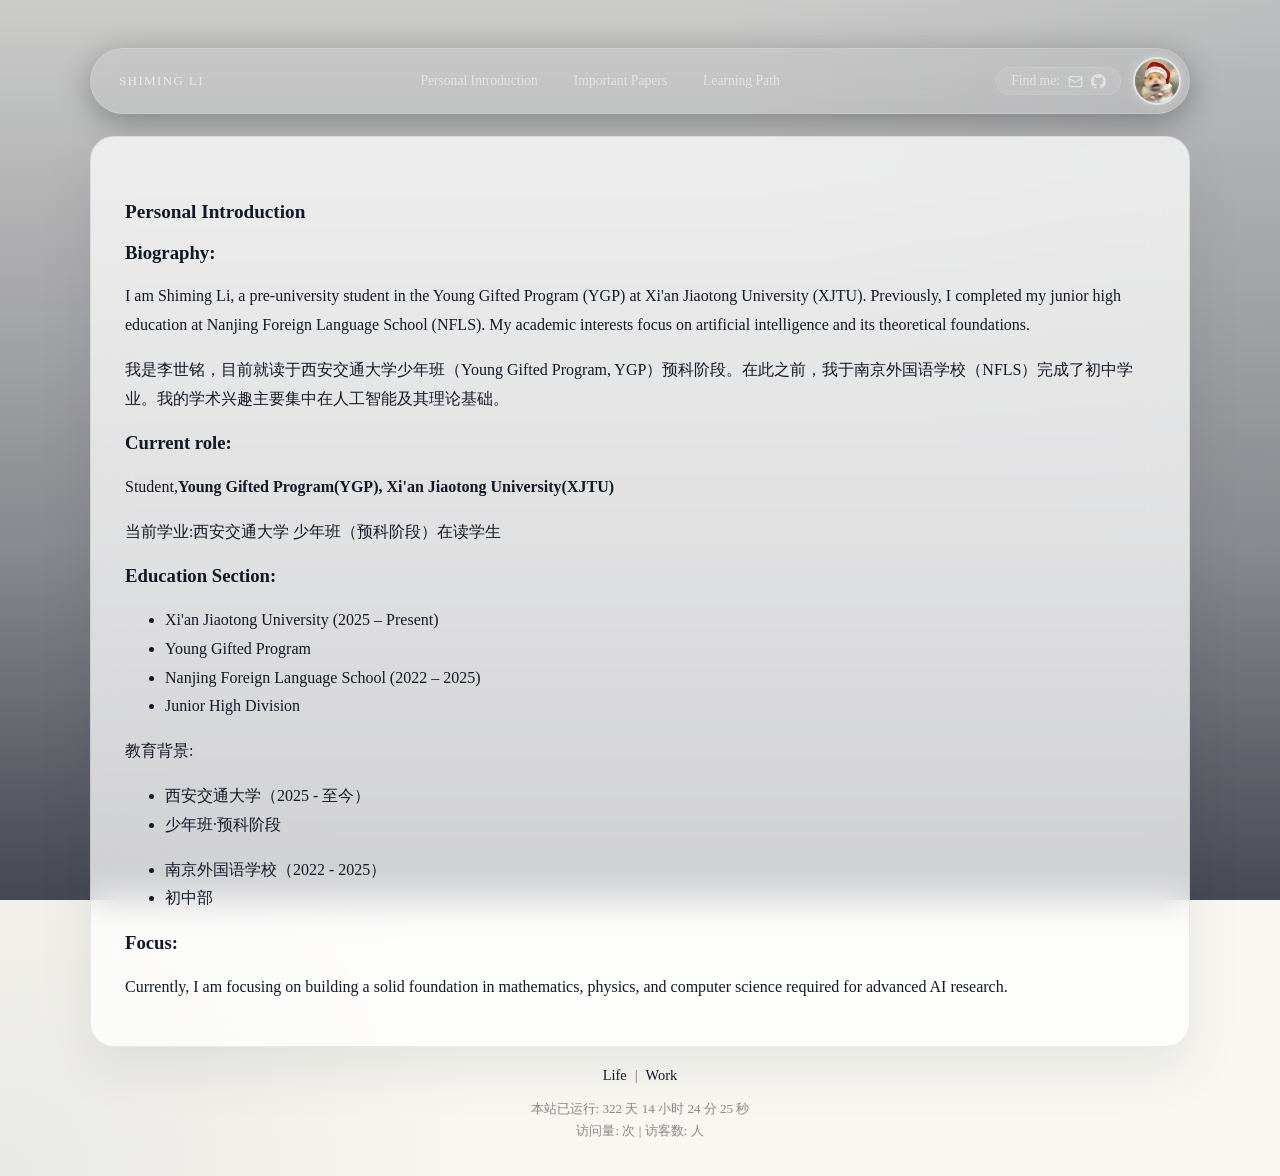
==== index.html @ a81a60ba "personal-page: 学术主页静态站" ====
<!doctype html>
<html lang="zh-CN">
<head>
  <meta charset="utf-8" />
  <meta name="viewport" content="width=device-width, initial-scale=1" />
  <title>Shiming Li's Website</title>
  <link rel="icon" href="favicon.ico" sizes="any" />
  <link rel="stylesheet" href="css/work.css" />
  
    
    
    <style>:root { --work-bg-image: url('img/XJTU.jpg'); }</style>
    
  
  
    
    
      <link rel="preload" as="image" href="img/mouse.jpg" />
    
  
</head>
<body class="work-page">
  <main id="main-content">
    
      <section class="work-shell">

  <header class="work-header">
    <span class="work-header__title">SHIMING LI</span>

    <nav class="work-header__nav" aria-label="Work sections">
      <a href="intro.html">Personal Introduction</a>
      <a href="paper.html">Important Papers</a>
      <a href="path.html">Learning Path</a>
    </nav>

    <div class="work-header__right">
      <div class="work-header__social">
        <span>Find me:</span>
        <a href="mailto:shiming_li@stu.xjtu.edu.cn" title="Email" aria-label="Email">
          <svg width="15" height="15" viewBox="0 0 24 24" fill="none" stroke="currentColor" stroke-width="2" stroke-linecap="round" stroke-linejoin="round"><rect width="20" height="16" x="2" y="4" rx="2"/><path d="m22 7-8.97 5.7a1.94 1.94 0 0 1-2.06 0L2 7"/></svg>
        </a>
        <a href="https://github.com/exusiai0asdfg" target="_blank" rel="noopener noreferrer" title="GitHub" aria-label="GitHub">
          <svg width="15" height="15" viewBox="0 0 24 24" fill="currentColor"><path d="M12 0C5.37 0 0 5.37 0 12c0 5.3 3.438 9.8 8.205 11.385.6.113.82-.258.82-.577 0-.285-.01-1.04-.015-2.04-3.338.724-4.042-1.61-4.042-1.61-.546-1.385-1.335-1.755-1.335-1.755-1.087-.744.084-.729.084-.729 1.205.084 1.838 1.236 1.838 1.236 1.07 1.835 2.809 1.305 3.495.998.108-.776.417-1.305.76-1.605-2.665-.3-5.466-1.332-5.466-5.93 0-1.31.465-2.38 1.235-3.22-.135-.303-.54-1.523.105-3.176 0 0 1.005-.322 3.3 1.23.96-.267 1.98-.399 3-.405 1.02.006 2.04.138 3 .405 2.28-1.552 3.285-1.23 3.285-1.23.645 1.653.24 2.873.12 3.176.765.84 1.23 1.91 1.23 3.22 0 4.61-2.805 5.625-5.475 5.92.42.36.81 1.096.81 2.22 0 1.605-.015 2.896-.015 3.286 0 .315.21.69.825.57C20.565 21.795 24 17.295 24 12 24 5.37 18.63 0 12 0z"/></svg>
        </a>
      </div>

      <div class="work-header__avatar">
        
          
          
            <img src="img/mouse.jpg" alt="avatar" />
          
        
      </div>
    </div>
  </header>

  <div class="work-shell__content">
    
<h2>Personal Introduction</h2>
<h3>Biography:</h3>
<p>I am Shiming Li, a pre-university student in the Young Gifted Program (YGP) at Xi'an Jiaotong University (XJTU). Previously, I completed my junior high education at Nanjing Foreign Language School (NFLS). My academic interests focus on artificial intelligence and its theoretical foundations.</p>
<p>我是李世铭，目前就读于西安交通大学少年班（Young Gifted Program, YGP）预科阶段。在此之前，我于南京外国语学校（NFLS）完成了初中学业。我的学术兴趣主要集中在人工智能及其理论基础。</p>
<h3>Current role:</h3>
<p>Student,<strong>Young Gifted Program(YGP), Xi'an Jiaotong University(XJTU)</strong></p>
<p>当前学业:西安交通大学 少年班（预科阶段）在读学生</p>
<h3>Education Section:</h3>
<ul>
<li>Xi'an Jiaotong University (2025 – Present)</li>
<li>Young Gifted Program</li>
<li>Nanjing Foreign Language School (2022 – 2025)</li>
<li>Junior High Division</li>
</ul>
<p>教育背景:</p>
<ul>
<li>西安交通大学（2025 - 至今）</li>
<li>少年班·预科阶段</li>
</ul>
<ul>
<li>南京外国语学校（2022 - 2025）</li>
<li>初中部</li>
</ul>
<h3>Focus:</h3>
<p>Currently, I am focusing on building a solid foundation in mathematics, physics, and computer science required for advanced AI research.</p>

  </div>

  <div class="work-shell__switcher">
    <a href="https://exusiaiblog.vercel.app/">Life</a>
    <span> | </span>
    <a href="index.html">Work</a>
  </div>

  

<div class="site-meta-panel" style="text-align:center;margin-top:16px;font-size:0.82rem;color:var(--muted, #888);">
  <div id="runtime" class="site-runtime" data-site-start="2026-01-18T00:00:00&#43;08:00"></div>

  <div id="site-stat-online" class="site-stat" style="display:none;margin-top:4px;">
    <span id="busuanzi_container_site_pv">
      访问量: <span id="busuanzi_value_site_pv" class="site-stat-value"></span> 次
    </span>
    <span class="site-stat-sep">|</span>
    <span id="busuanzi_container_site_uv">
      访客数: <span id="busuanzi_value_site_uv" class="site-stat-value"></span> 人
    </span>
  </div>

  <div id="site-stat-local" class="site-stat" style="display:none;margin-top:4px;">
    本地预览模式不统计访问量
  </div>
</div>

<script>
  (function () {
     
    function updateRuntime() {
      var runtimeEl = document.getElementById("runtime");
      if (!runtimeEl) return;
      var startRaw = runtimeEl.getAttribute("data-site-start");
      var start = new Date(startRaw);
      if (Number.isNaN(start.getTime())) return;
      var now = new Date();
      var diff = now.getTime() - start.getTime();
      if (diff < 0) diff = 0;
      var dayMs = 24 * 60 * 60 * 1000;
      var days = Math.floor(diff / dayMs);
      var hours = Math.floor((diff % dayMs) / (60 * 60 * 1000));
      var mins = Math.floor((diff % (60 * 60 * 1000)) / (60 * 1000));
      var secs = Math.floor((diff % (60 * 1000)) / 1000);
      runtimeEl.innerHTML = "本站已运行: <span class='site-stat-value'>" + days + "</span> 天 <span class='site-stat-value'>" + hours + "</span> 小时 <span class='site-stat-value'>" + mins + "</span> 分 <span class='site-stat-value'>" + secs + "</span> 秒";
    }
    updateRuntime();
    window.setInterval(updateRuntime, 1000);

     
    var isLocal = ["localhost", "127.0.0.1", "::1"].indexOf(window.location.hostname) !== -1;
    if (isLocal) {
      document.getElementById("site-stat-local").style.display = "block";
      return;
    }

    var isInternalNav = false;
    try {
      var ref = document.referrer;
      if (ref) {
        var refHost = new URL(ref).hostname;
        isInternalNav = refHost === window.location.hostname;
      }
    } catch(e) {}

    var onlineEl = document.getElementById("site-stat-online");

    if (isInternalNav) {
       
      var pv = sessionStorage.getItem("busuanzi-pv");
      var uv = sessionStorage.getItem("busuanzi-uv");
      if (pv && uv) {
        document.getElementById("busuanzi_value_site_pv").textContent = pv;
        document.getElementById("busuanzi_value_site_uv").textContent = uv;
        onlineEl.style.display = "block";
      }
      return;
    }

     
    var script = document.createElement("script");
    script.async = true;
    script.src = "https://busuanzi.ibruce.info/busuanzi/2.3/busuanzi.pure.mini.js";
    script.onload = function () {
      setTimeout(function () {
        var pvEl = document.getElementById("busuanzi_value_site_pv");
        var uvEl = document.getElementById("busuanzi_value_site_uv");
        if (pvEl && pvEl.textContent) sessionStorage.setItem("busuanzi-pv", pvEl.textContent);
        if (uvEl && uvEl.textContent) sessionStorage.setItem("busuanzi-uv", uvEl.textContent);
      }, 1200);
    };
    document.head.appendChild(script);
    onlineEl.style.display = "block";
  })();
</script>

</section>

    
  </main>
</body>
</html>
---- css/work.css ----
/* Academic / Work homepage styles */
.work-page {
  min-height: 100vh;
  background:
    radial-gradient(circle at top right, rgba(107, 114, 128, 0.12), transparent 32%),
    radial-gradient(circle at bottom left, rgba(31, 41, 55, 0.07), transparent 28%),
    var(--page-bg, #f8f7f2);
  color: var(--page-fg, #111827);
  position: relative;
}

/* 全屏固定背景图层（带模糊蒙版） */
.work-page::before {
  content: "";
  position: fixed;
  inset: -4%;               /* 放大以消除模糊边缘白边 */
  z-index: -2;
  background-image: var(--work-bg-image, none);
  background-size: cover;
  background-position: center;
  background-repeat: no-repeat;
  filter: blur(4px) brightness(0.55);
}

/* 背景上的暗色遮罩 */
.work-page::after {
  content: "";
  position: fixed;
  inset: 0;
  z-index: -1;
  background: linear-gradient(180deg, rgba(2, 6, 23, 0.18), rgba(2, 6, 23, 0.45) 60%, rgba(2, 6, 23, 0.72));
}

.work-shell {
  max-width: 1100px;
  margin: 0 auto;
  padding: 40px 24px 28px;
  position: relative;
  z-index: 0;
}

/* ── 太空舱式玻璃拟态导航栏 ── */
.work-header {
  display: flex;
  align-items: center;
  justify-content: space-between;
  gap: 20px;
  padding: 8px 8px 8px 28px;
  margin-bottom: 22px;
  border-radius: 9999px;
  background: rgba(255, 255, 255, 0.05);
  backdrop-filter: blur(12px);
  -webkit-backdrop-filter: blur(12px);
  border: 1px solid rgba(255, 255, 255, 0.15);
  box-shadow: 0 8px 32px 0 rgba(0, 0, 0, 0.3);
}

.work-header__title {
  font-weight: 300;
  font-size: 0.82rem;
  letter-spacing: 0.1em;
  color: rgba(255, 255, 255, 0.65);
  white-space: nowrap;
  user-select: none;
  flex-shrink: 0;
}

.work-header__nav {
  display: flex;
  gap: 4px;
  align-items: center;
  flex-wrap: wrap;
  justify-content: center;
}

.work-header__nav a {
  text-decoration: none;
  color: rgba(255, 255, 255, 0.55);
  font-size: 0.85rem;
  padding: 8px 16px;
  border-radius: 9999px;
  transition: all 0.2s ease;
  white-space: nowrap;
}

.work-header__nav a:hover {
  color: #fff;
  background: rgba(255, 255, 255, 0.1);
}

.work-header__right {
  display: flex;
  align-items: center;
  gap: 12px;
  flex-shrink: 0;
}

.work-header__social {
  display: inline-flex;
  align-items: center;
  gap: 8px;
  padding: 5px 14px;
  border-radius: 9999px;
  background: rgba(255, 255, 255, 0.08);
  border: 1px solid rgba(255, 255, 255, 0.1);
}

.work-header__social > span {
  font-size: 0.85rem;
  color: rgba(255, 255, 255, 0.55);
  white-space: nowrap;
  user-select: none;
}

.work-header__social a {
  display: flex;
  align-items: center;
  color: rgba(255, 255, 255, 0.5);
  transition: color 0.2s, opacity 0.2s;
}

.work-header__social a:hover {
  color: #fff;
}

.work-header__avatar {
  flex: 0 0 auto;
  width: 44px;
  height: 44px;
  border-radius: 50%;
  overflow: hidden;
  border: 2px solid rgba(255, 255, 255, 0.6);
  box-shadow: 0 0 10px rgba(255, 255, 255, 0.3);
}

.work-header__avatar img {
  width: 100%;
  height: 100%;
  object-fit: cover;
  display: block;
}

/* ── 正文卡片 ── */
.work-shell__content {
  background: rgba(255, 255, 255, 0.74);
  backdrop-filter: blur(18px);
  border: 1px solid rgba(15, 23, 42, 0.08);
  border-radius: 24px;
  padding: 32px 34px 28px;
  box-shadow: 0 22px 55px rgba(15, 23, 42, 0.08);
}

.work-shell__content h2 {
  margin-top: 2rem;
  margin-bottom: 0.6rem;
  font-size: 1.2rem;
}

.work-grid {
  display: grid;
  grid-template-columns: repeat(3, minmax(0, 1fr));
  gap: 16px;
  margin-top: 20px;
}

.work-card {
  display: block;
  padding: 18px 18px 16px;
  border-radius: 20px;
  text-decoration: none;
  color: inherit;
  background: rgba(255, 255, 255, 0.64);
  border: 1px solid rgba(15, 23, 42, 0.08);
  box-shadow: 0 14px 30px rgba(15, 23, 42, 0.08);
  transition: transform 160ms ease, box-shadow 160ms ease, border-color 160ms ease;
}

.work-card:hover {
  transform: translateY(-2px);
  border-color: rgba(37, 99, 235, 0.28);
  box-shadow: 0 18px 36px rgba(15, 23, 42, 0.12);
}

.work-card h2 {
  margin: 0 0 8px;
  font-size: 1.08rem;
}

.work-card p {
  margin: 0;
  line-height: 1.7;
  opacity: 0.82;
}

.work-block + .work-block {
  margin-top: 28px;
}

.work-block h2 {
  margin: 0 0 10px;
  font-size: 1.35rem;
  letter-spacing: 0.01em;
}

.work-block p {
  margin: 0.25rem 0;
}

.work-shell__content p,
.work-shell__content li {
  line-height: 1.8;
}

/* 正文内链接样式（适配深色背景） */
.work-shell__content a {
  color: #3b82f6;
  text-decoration: underline;
  text-underline-offset: 2px;
  text-decoration-color: rgba(59, 130, 246, 0.4);
  transition: color 0.15s, text-decoration-color 0.15s;
}
.work-shell__content a:hover {
  color: #60a5fa;
  text-decoration-color: rgba(96, 165, 250, 0.7);
}
.work-shell__content a:visited {
  color: #7c3aed;
}

.work-shell__switcher {
  display: flex;
  justify-content: center;
  gap: 8px;
  margin-top: 20px;
  font-size: 0.9rem;
}

.work-shell__switcher a {
  text-decoration: none;
  color: inherit;
}

.work-shell__switcher a:hover {
  text-decoration: underline;
}

.work-shell__switcher span {
  opacity: 0.6;
}

@media (max-width: 760px) {
  .work-shell {
    padding: 16px 12px 24px;
  }

  .work-header {
    flex-wrap: wrap;
    justify-content: center;
    gap: 10px;
    padding: 10px 16px;
    border-radius: 28px;
  }

  .work-header__title {
    font-size: 0.72rem;
    letter-spacing: 0.06em;
  }

  .work-header__right {
    width: 100%;
    justify-content: center;
  }

  .work-shell__content {
    padding: 22px 20px 20px;
    border-radius: 18px;
  }

  .work-grid {
    grid-template-columns: 1fr;
  }
}

@media (prefers-color-scheme: dark) {
  .work-page {
    background:
      radial-gradient(circle at top right, rgba(148, 163, 184, 0.08), transparent 32%),
      radial-gradient(circle at bottom left, rgba(15, 23, 42, 0.26), transparent 28%),
      #0b1220;
    color: #e5e7eb;
  }

  .work-shell__content {
    background: rgba(15, 23, 42, 0.78);
    border-color: rgba(148, 163, 184, 0.16);
    box-shadow: 0 22px 55px rgba(0, 0, 0, 0.28);
  }
}

/* ---- Hugo Goldmark 标题锚点 # 样式 ---- */
/* 补齐 Blowfish / Tailwind 工具类，让 # 默认隐藏、hover 标题时显示 */

.work-shell__content h1,
.work-shell__content h2,
.work-shell__content h3,
.work-shell__content h4,
.work-shell__content h5,
.work-shell__content h6 {
  position: relative;
}

/* 锚点 div（隐藏的跳转目标） */
.work-shell__content .anchor {
  position: absolute;
  top: 0;
  visibility: hidden;
}

/* 锚点 # 链接 — 默认透明，hover 时出现 */
.work-shell__content h1 > span,
.work-shell__content h2 > span,
.work-shell__content h3 > span,
.work-shell__content h4 > span,
.work-shell__content h5 > span,
.work-shell__content h6 > span {
  position: absolute;
  top: 0;
  inset-inline-start: -1.5rem;
  width: 1.5rem;
  opacity: 0;
  transition: opacity 0.2s ease;
  user-select: none;
  font-size: 0.9em;
  font-weight: 400;
}

.work-shell__content h1:hover > span,
.work-shell__content h2:hover > span,
.work-shell__content h3:hover > span,
.work-shell__content h4:hover > span,
.work-shell__content h5:hover > span,
.work-shell__content h6:hover > span {
  opacity: 1;
}

/* 锚点链接文字样式 */
.work-shell__content h1 > span a,
.work-shell__content h2 > span a,
.work-shell__content h3 > span a,
.work-shell__content h4 > span a,
.work-shell__content h5 > span a,
.work-shell__content h6 > span a {
  text-decoration: none !important;
  color: inherit;
  opacity: 0.5;
}

.work-shell__content h1:hover > span a,
.work-shell__content h2:hover > span a,
.work-shell__content h3:hover > span a,
.work-shell__content h4:hover > span a,
.work-shell__content h5:hover > span a,
.work-shell__content h6:hover > span a {
  opacity: 0.85;
}
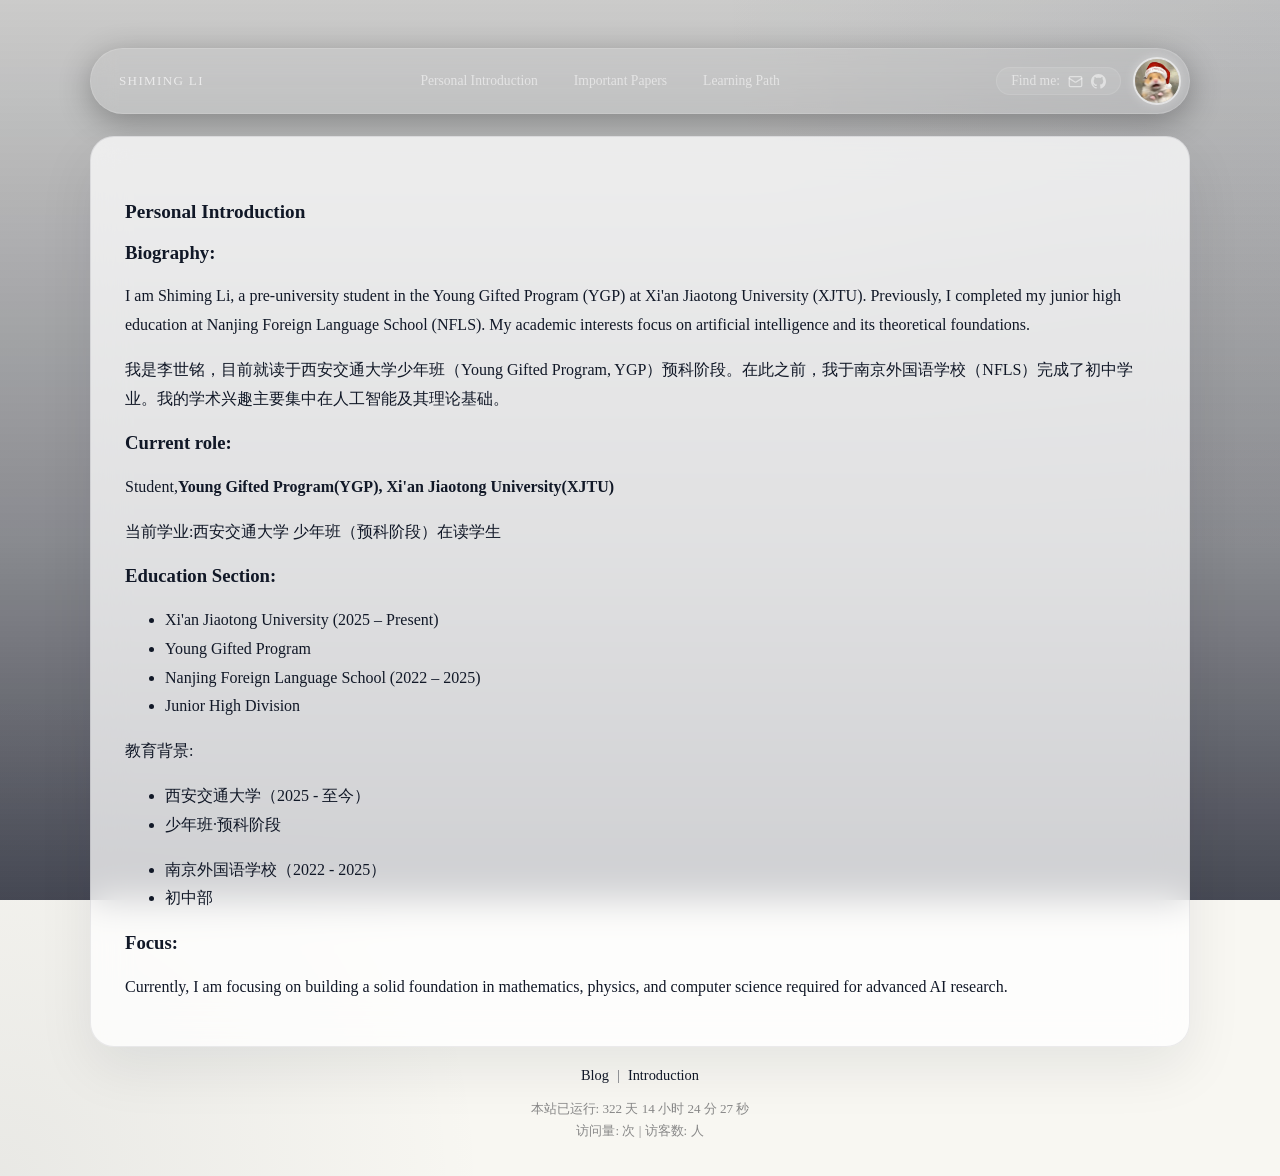
==== commit 621a0150: "修复背景stacking context, 模糊恢复8px, 术语改为Blog/Introduction, 简化README" ====
--- a/index.html
+++ b/index.html
@@ -87,9 +87,9 @@
   </div>
 
   <div class="work-shell__switcher">
-    <a href="https://exusiaiblog.vercel.app/">Life</a>
+    <a href="https://exusiaiblog.vercel.app/">Blog</a>
     <span> | </span>
-    <a href="index.html">Work</a>
+    <a href="index.html">Introduction</a>
   </div>
 
   
--- a/css/work.css
+++ b/css/work.css
@@ -7,6 +7,7 @@
     var(--page-bg, #f8f7f2);
   color: var(--page-fg, #111827);
   position: relative;
+  isolation: isolate;      /* 建立 stacking context，让负 z-index 的伪元素留在本层内 */
 }
 
 /* 全屏固定背景图层（带模糊蒙版） */
@@ -19,7 +20,7 @@
   background-size: cover;
   background-position: center;
   background-repeat: no-repeat;
-  filter: blur(4px) brightness(0.55);
+  filter: blur(8px) brightness(0.55);
 }
 
 /* 背景上的暗色遮罩 */
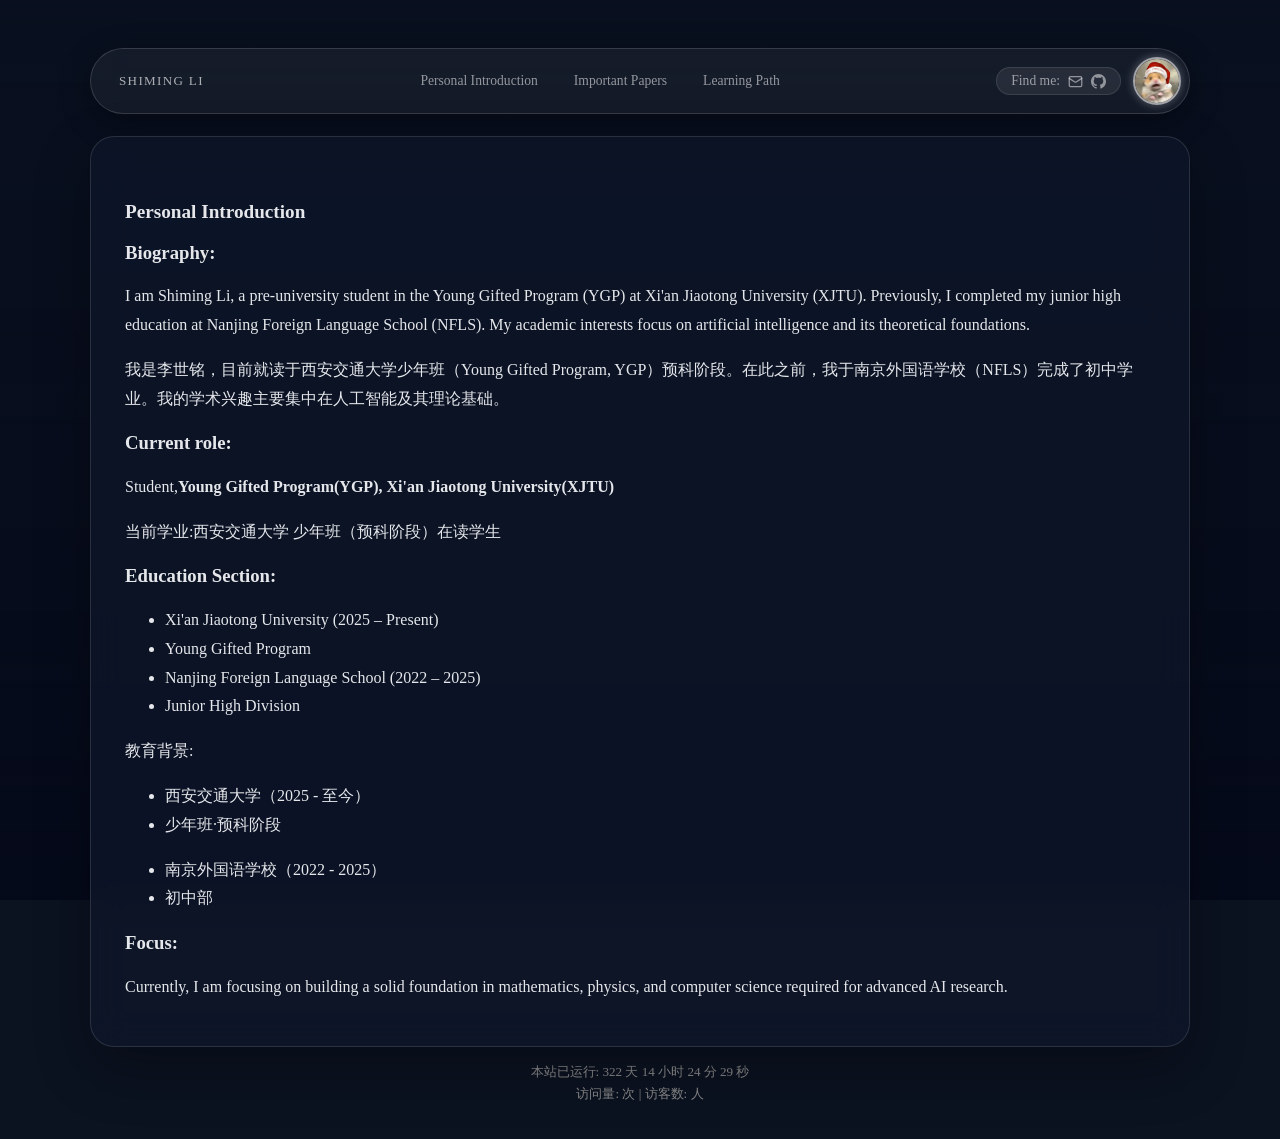
==== commit a4dcf5fc: "删除底部switcher; 背景改用真实元素层(修复背景不显示); 统一深色主题" ====
--- a/index.html
+++ b/index.html
@@ -21,6 +21,8 @@
   
 </head>
 <body class="work-page">
+  <div class="work-bg" aria-hidden="true"></div>
+  <div class="work-bg-overlay" aria-hidden="true"></div>
   <main id="main-content">
     
       <section class="work-shell">
@@ -84,12 +86,6 @@
 <h3>Focus:</h3>
 <p>Currently, I am focusing on building a solid foundation in mathematics, physics, and computer science required for advanced AI research.</p>
 
-  </div>
-
-  <div class="work-shell__switcher">
-    <a href="https://exusiaiblog.vercel.app/">Blog</a>
-    <span> | </span>
-    <a href="index.html">Introduction</a>
   </div>
 
   
--- a/css/work.css
+++ b/css/work.css
@@ -1,35 +1,31 @@
-/* Academic / Work homepage styles */
+/* Academic / Introduction homepage styles */
 .work-page {
   min-height: 100vh;
-  background:
-    radial-gradient(circle at top right, rgba(107, 114, 128, 0.12), transparent 32%),
-    radial-gradient(circle at bottom left, rgba(31, 41, 55, 0.07), transparent 28%),
-    var(--page-bg, #f8f7f2);
-  color: var(--page-fg, #111827);
+  background: #0b1220;
+  color: #e5e7eb;
   position: relative;
-  isolation: isolate;      /* 建立 stacking context，让负 z-index 的伪元素留在本层内 */
-}
-
-/* 全屏固定背景图层（带模糊蒙版） */
-.work-page::before {
-  content: "";
+}
+
+/* 全屏固定背景图层（真实元素，带模糊蒙版） */
+.work-bg {
   position: fixed;
-  inset: -4%;               /* 放大以消除模糊边缘白边 */
-  z-index: -2;
+  inset: -4%;
+  z-index: 0;
   background-image: var(--work-bg-image, none);
   background-size: cover;
   background-position: center;
   background-repeat: no-repeat;
   filter: blur(8px) brightness(0.55);
+  pointer-events: none;
 }
 
 /* 背景上的暗色遮罩 */
-.work-page::after {
-  content: "";
+.work-bg-overlay {
   position: fixed;
   inset: 0;
-  z-index: -1;
+  z-index: 1;
   background: linear-gradient(180deg, rgba(2, 6, 23, 0.18), rgba(2, 6, 23, 0.45) 60%, rgba(2, 6, 23, 0.72));
+  pointer-events: none;
 }
 
 .work-shell {
@@ -37,7 +33,7 @@
   margin: 0 auto;
   padding: 40px 24px 28px;
   position: relative;
-  z-index: 0;
+  z-index: 2;
 }
 
 /* ── 太空舱式玻璃拟态导航栏 ── */
@@ -141,14 +137,16 @@
   display: block;
 }
 
-/* ── 正文卡片 ── */
+/* ── 正文卡片（深色玻璃拟态） ── */
 .work-shell__content {
-  background: rgba(255, 255, 255, 0.74);
+  background: rgba(15, 23, 42, 0.72);
   backdrop-filter: blur(18px);
-  border: 1px solid rgba(15, 23, 42, 0.08);
+  -webkit-backdrop-filter: blur(18px);
+  border: 1px solid rgba(255, 255, 255, 0.12);
   border-radius: 24px;
   padding: 32px 34px 28px;
-  box-shadow: 0 22px 55px rgba(15, 23, 42, 0.08);
+  box-shadow: 0 22px 55px rgba(0, 0, 0, 0.28);
+  color: #e5e7eb;
 }
 
 .work-shell__content h2 {
@@ -170,16 +168,16 @@
   border-radius: 20px;
   text-decoration: none;
   color: inherit;
-  background: rgba(255, 255, 255, 0.64);
-  border: 1px solid rgba(15, 23, 42, 0.08);
-  box-shadow: 0 14px 30px rgba(15, 23, 42, 0.08);
+  background: rgba(255, 255, 255, 0.06);
+  border: 1px solid rgba(255, 255, 255, 0.1);
+  box-shadow: 0 14px 30px rgba(0, 0, 0, 0.2);
   transition: transform 160ms ease, box-shadow 160ms ease, border-color 160ms ease;
 }
 
 .work-card:hover {
   transform: translateY(-2px);
-  border-color: rgba(37, 99, 235, 0.28);
-  box-shadow: 0 18px 36px rgba(15, 23, 42, 0.12);
+  border-color: rgba(96, 165, 250, 0.4);
+  box-shadow: 0 18px 36px rgba(0, 0, 0, 0.3);
 }
 
 .work-card h2 {
@@ -214,18 +212,18 @@
 
 /* 正文内链接样式（适配深色背景） */
 .work-shell__content a {
-  color: #3b82f6;
+  color: #7cb3f7;
   text-decoration: underline;
   text-underline-offset: 2px;
-  text-decoration-color: rgba(59, 130, 246, 0.4);
+  text-decoration-color: rgba(124, 179, 247, 0.35);
   transition: color 0.15s, text-decoration-color 0.15s;
 }
 .work-shell__content a:hover {
-  color: #60a5fa;
-  text-decoration-color: rgba(96, 165, 250, 0.7);
+  color: #a5cdfa;
+  text-decoration-color: rgba(165, 205, 250, 0.65);
 }
 .work-shell__content a:visited {
-  color: #7c3aed;
+  color: #a78bfa;
 }
 
 .work-shell__switcher {
@@ -279,22 +277,6 @@
 
   .work-grid {
     grid-template-columns: 1fr;
-  }
-}
-
-@media (prefers-color-scheme: dark) {
-  .work-page {
-    background:
-      radial-gradient(circle at top right, rgba(148, 163, 184, 0.08), transparent 32%),
-      radial-gradient(circle at bottom left, rgba(15, 23, 42, 0.26), transparent 28%),
-      #0b1220;
-    color: #e5e7eb;
-  }
-
-  .work-shell__content {
-    background: rgba(15, 23, 42, 0.78);
-    border-color: rgba(148, 163, 184, 0.16);
-    box-shadow: 0 22px 55px rgba(0, 0, 0, 0.28);
   }
 }
 
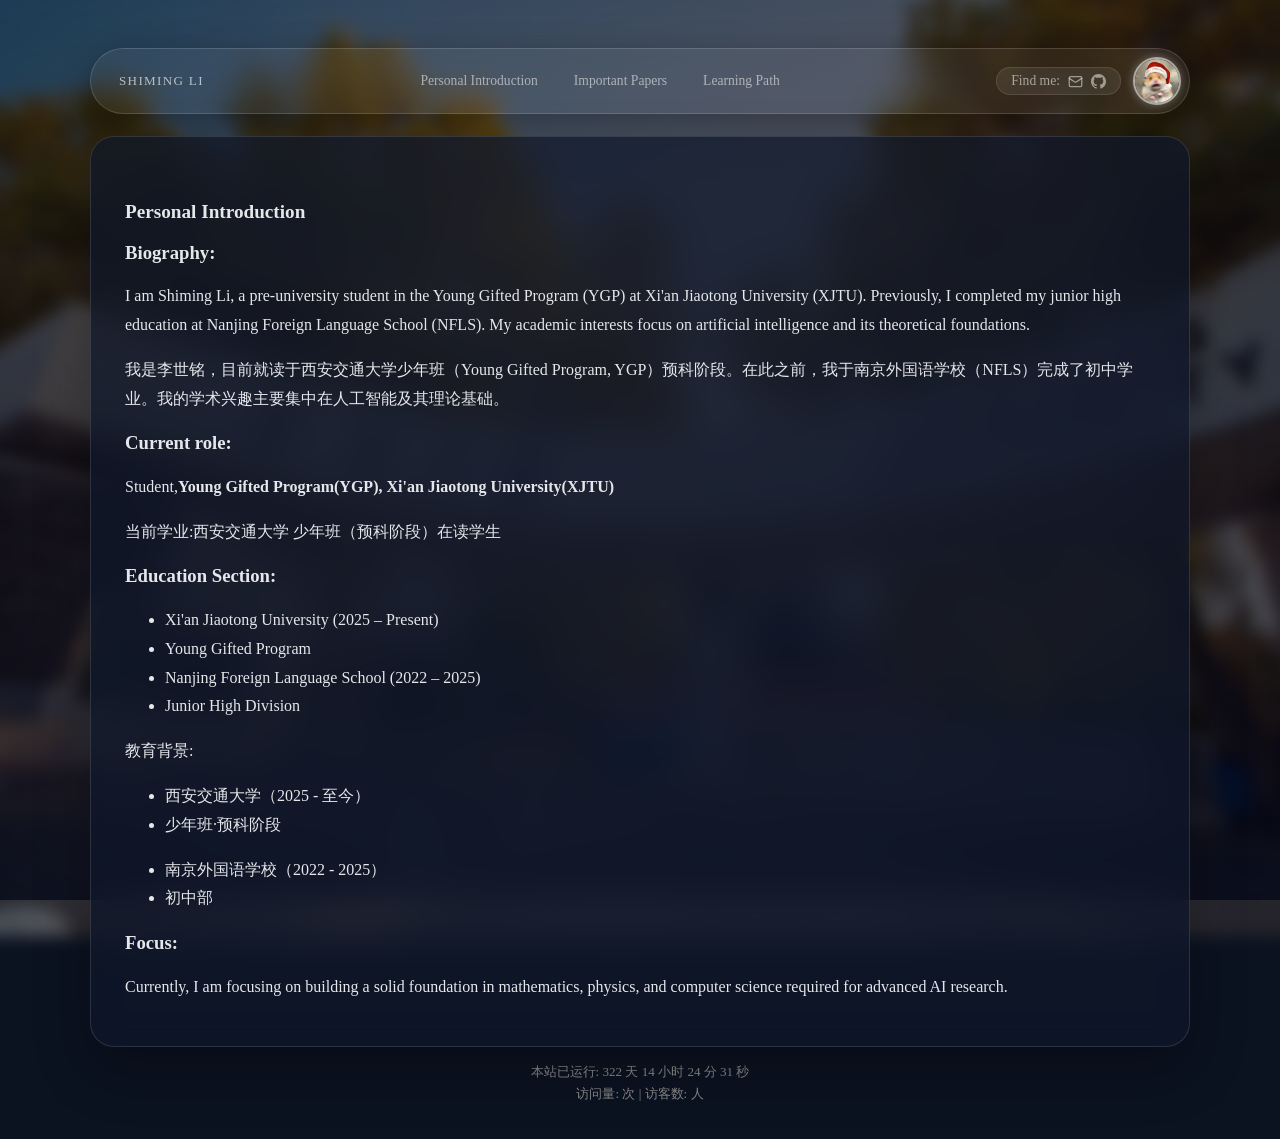
==== commit c9f55eba: "修复背景404: 背景变量移入work.css, 相对路径基于CSS文件解析" ====
--- a/index.html
+++ b/index.html
@@ -10,7 +10,7 @@
   
     
     
-    <style>:root { --work-bg-image: url('img/XJTU.jpg'); }</style>
+
     
   
   
--- a/css/work.css
+++ b/css/work.css
@@ -1,4 +1,8 @@
 /* Academic / Introduction homepage styles */
+:root {
+  --work-bg-image: url('../img/XJTU.jpg');   /* 换背景: 替换 img/XJTU.jpg 或改此处 */
+}
+
 .work-page {
   min-height: 100vh;
   background: #0b1220;
